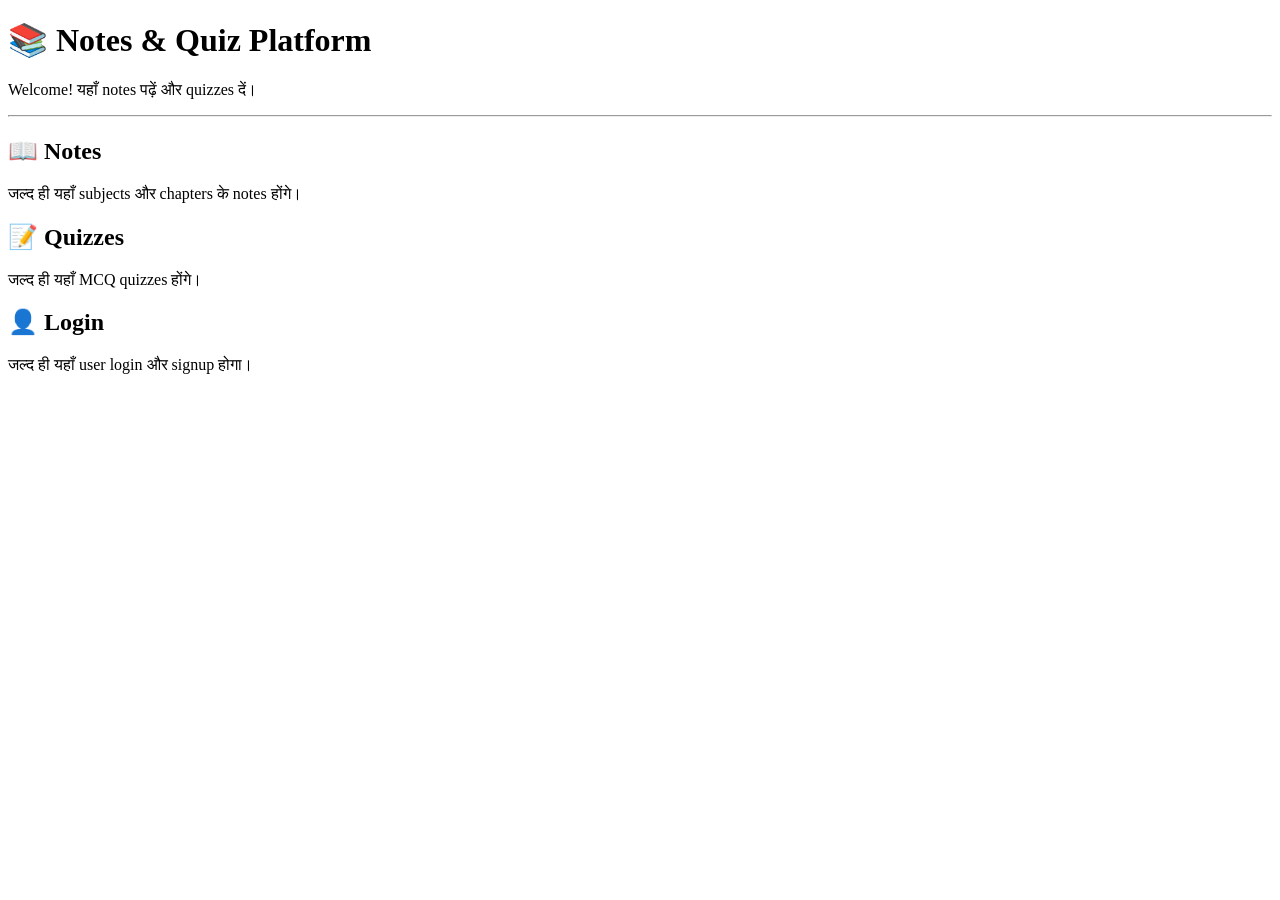
==== index.html @ aa0b0c72 "Add initial index.html for Notes & Quiz Platform" ====
<!DOCTYPE html>
<html lang="hi">
<head>
  <meta charset="UTF-8">
  <meta name="viewport" content="width=device-width, initial-scale=1.0">
  <title>Notes & Quiz Platform</title>
</head>

<body>
  <h1>📚 Notes & Quiz Platform</h1>

  <p>Welcome! यहाँ notes पढ़ें और quizzes दें।</p>

  <hr>

  <h2>📖 Notes</h2>
  <p>जल्द ही यहाँ subjects और chapters के notes होंगे।</p>

  <h2>📝 Quizzes</h2>
  <p>जल्द ही यहाँ MCQ quizzes होंगे।</p>

  <h2>👤 Login</h2>
  <p>जल्द ही यहाँ user login और signup होगा।</p>
</body>
</html>
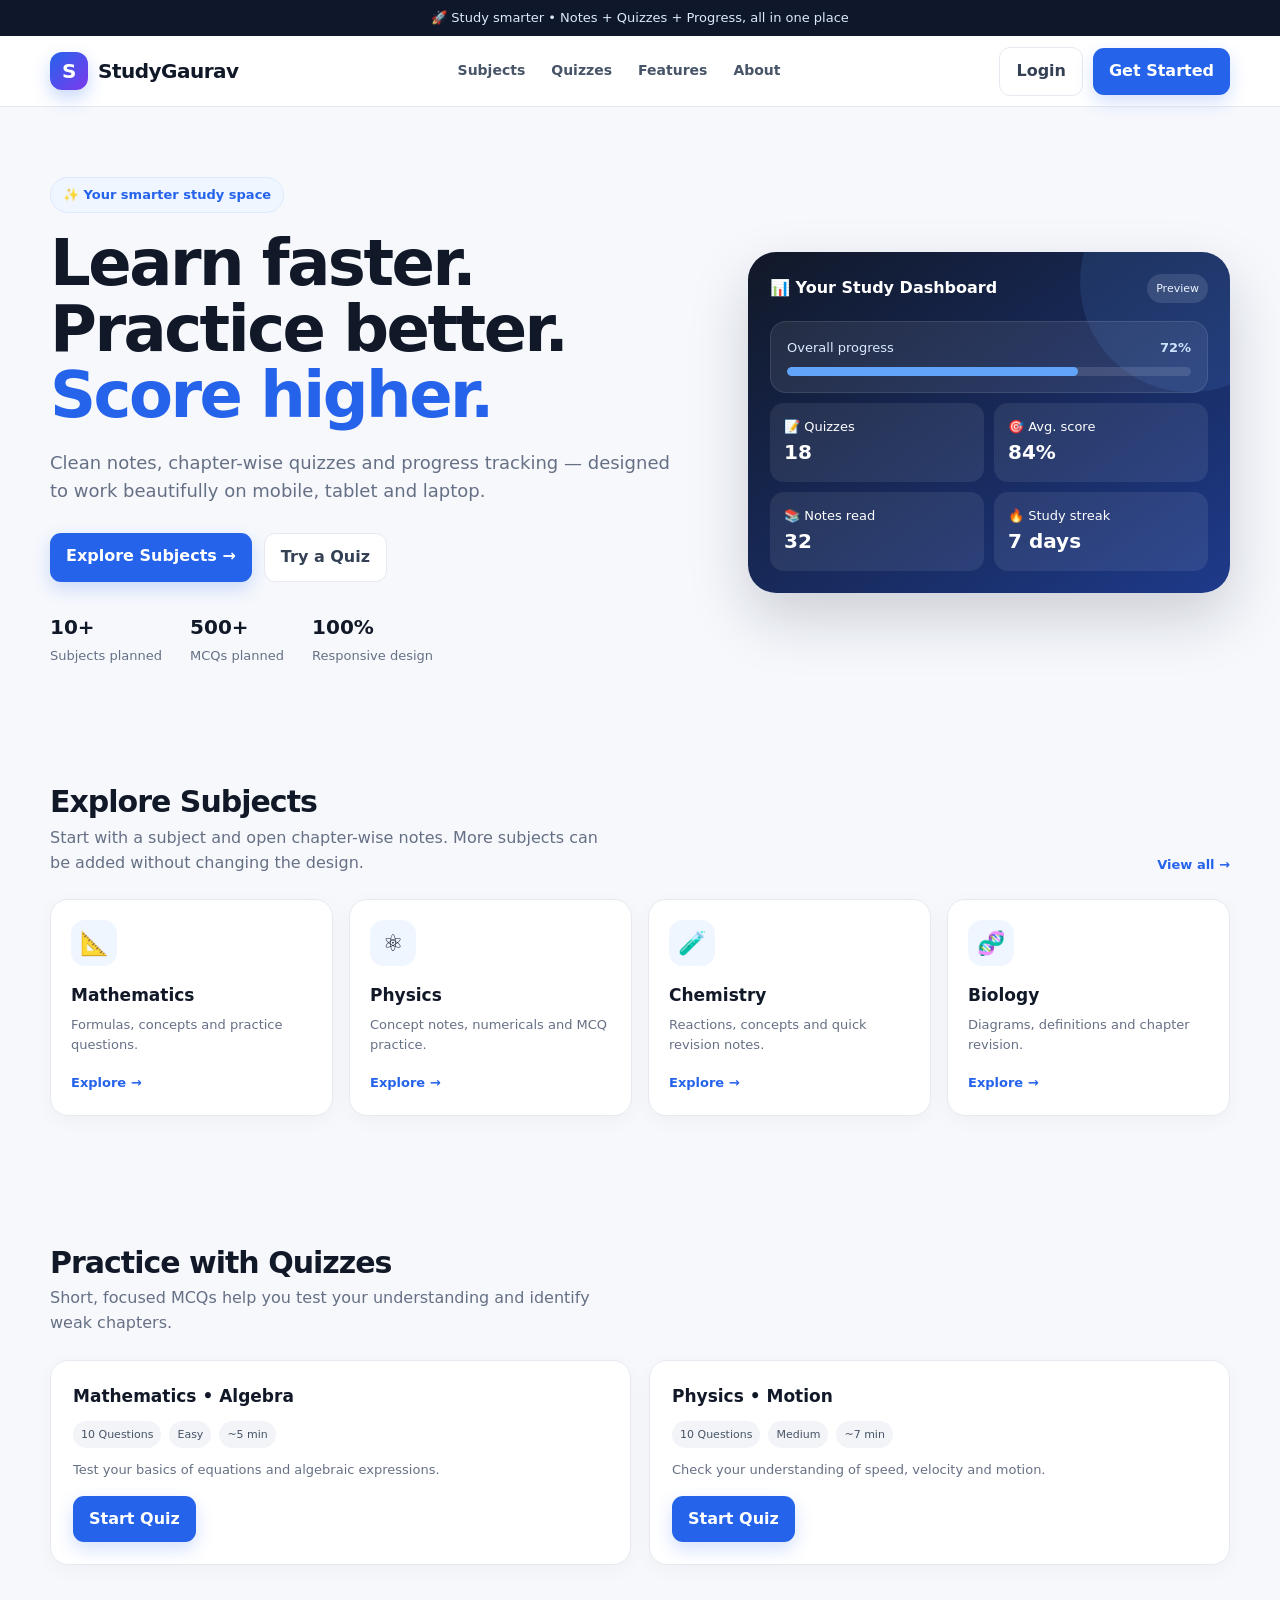
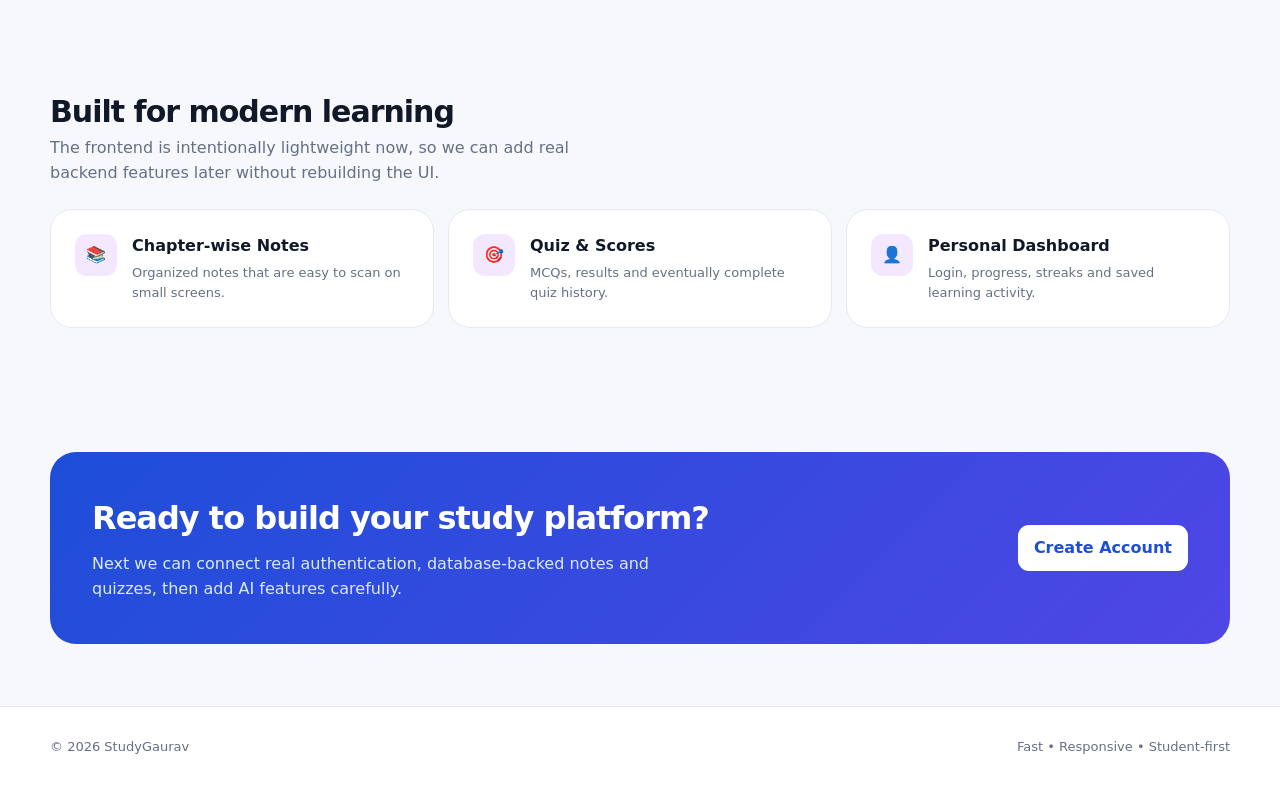
==== commit 04d238b3: "Revamp index.html for StudyGaurav platform Updated the HTML structure and added styles for a modern " ====
--- a/index.html
+++ b/index.html
@@ -1,25 +1,223 @@
 <!DOCTYPE html>
-<html lang="hi">
+<html lang="en">
 <head>
   <meta charset="UTF-8">
   <meta name="viewport" content="width=device-width, initial-scale=1.0">
-  <title>Notes & Quiz Platform</title>
+  <meta name="theme-color" content="#2563eb">
+  <meta name="description" content="StudyGaurav — modern notes, quizzes and learning platform.">
+  <title>StudyGaurav — Learn Smarter</title>
+  <style>
+    :root{
+      --bg:#f6f8fc;--surface:#fff;--text:#111827;--muted:#667085;--line:#e6eaf0;
+      --primary:#2563eb;--primary-dark:#1d4ed8;--soft:#eff6ff;--success:#16a34a;
+      --shadow:0 10px 30px rgba(15,23,42,.07);--radius:18px;--max:1180px;
+    }
+    *{box-sizing:border-box;margin:0;padding:0}
+    html{scroll-behavior:smooth}
+    body{font-family:Inter,ui-sans-serif,system-ui,-apple-system,BlinkMacSystemFont,"Segoe UI",sans-serif;
+      color:var(--text);background:var(--bg);line-height:1.55;-webkit-font-smoothing:antialiased}
+    a{text-decoration:none;color:inherit}button,input{font:inherit}
+    .container{width:min(var(--max),calc(100% - 32px));margin:auto}
+    .topbar{background:#0f172a;color:#dbeafe;font-size:13px;text-align:center;padding:8px 16px}
+    header{position:sticky;top:0;z-index:50;background:rgba(255,255,255,.94);backdrop-filter:blur(14px);
+      border-bottom:1px solid var(--line)}
+    .nav{height:70px;display:flex;align-items:center;justify-content:space-between;gap:20px}
+    .brand{display:flex;align-items:center;gap:10px;font-weight:800;font-size:20px;letter-spacing:-.5px}
+    .logo{width:38px;height:38px;border-radius:12px;display:grid;place-items:center;color:white;
+      background:linear-gradient(135deg,#2563eb,#7c3aed);box-shadow:0 8px 18px rgba(37,99,235,.25)}
+    .navlinks{display:flex;align-items:center;gap:26px;color:#475467;font-size:14px;font-weight:600}
+    .navlinks a:hover{color:var(--primary)}
+    .actions{display:flex;gap:10px;align-items:center}
+    .btn{border:0;border-radius:11px;padding:11px 16px;cursor:pointer;font-weight:700;transition:.2s ease}
+    .btn:hover{transform:translateY(-1px)}
+    .btn-primary{background:var(--primary);color:white;box-shadow:0 7px 18px rgba(37,99,235,.2)}
+    .btn-primary:hover{background:var(--primary-dark)}
+    .btn-light{background:#fff;border:1px solid var(--line);color:#344054}
+    .menu{display:none;background:#fff;border:1px solid var(--line);width:42px;height:42px;border-radius:11px;cursor:pointer}
+    .hero{padding:70px 0 50px}
+    .hero-grid{display:grid;grid-template-columns:1.15fr .85fr;gap:46px;align-items:center}
+    .eyebrow{display:inline-flex;align-items:center;gap:8px;background:var(--soft);color:var(--primary);
+      border:1px solid #dbeafe;border-radius:999px;padding:7px 12px;font-size:13px;font-weight:800;margin-bottom:18px}
+    h1{font-size:clamp(38px,5vw,64px);line-height:1.03;letter-spacing:-2.5px;max-width:700px}
+    .hero p{font-size:18px;color:var(--muted);max-width:620px;margin:20px 0 28px}
+    .hero-buttons{display:flex;gap:12px;flex-wrap:wrap}
+    .stats{display:flex;gap:28px;margin-top:30px;flex-wrap:wrap}
+    .stat strong{display:block;font-size:20px}.stat span{font-size:13px;color:var(--muted)}
+    .hero-card{background:linear-gradient(145deg,#111827,#1e3a8a);border-radius:28px;padding:22px;color:white;
+      box-shadow:0 25px 60px rgba(15,23,42,.18);position:relative;overflow:hidden}
+    .hero-card:before{content:"";position:absolute;width:220px;height:220px;border-radius:50%;background:#60a5fa;
+      opacity:.12;right:-70px;top:-80px}
+    .dash-top{display:flex;justify-content:space-between;align-items:center;margin-bottom:18px}
+    .dash-title{font-weight:800}.pill{font-size:11px;background:rgba(255,255,255,.12);padding:6px 9px;border-radius:99px}
+    .progress-box{background:rgba(255,255,255,.08);border:1px solid rgba(255,255,255,.1);padding:16px;border-radius:16px}
+    .progress-row{display:flex;justify-content:space-between;font-size:13px;margin-bottom:9px;color:#dbeafe}
+    .bar{height:9px;background:rgba(255,255,255,.12);border-radius:99px;overflow:hidden}.bar i{display:block;width:72%;height:100%;background:#60a5fa;border-radius:99px}
+    .mini-grid{display:grid;grid-template-columns:1fr 1fr;gap:10px;margin-top:10px}
+    .mini{padding:14px;background:rgba(255,255,255,.08);border-radius:14px;font-size:13px}.mini b{display:block;font-size:20px}
+    section{padding:62px 0}
+    .section-head{display:flex;justify-content:space-between;gap:20px;align-items:end;margin-bottom:24px}
+    .section-head h2{font-size:30px;letter-spacing:-1px}.section-head p{color:var(--muted);max-width:560px}
+    .cards{display:grid;grid-template-columns:repeat(4,1fr);gap:16px}
+    .card{background:var(--surface);border:1px solid var(--line);border-radius:var(--radius);padding:20px;box-shadow:0 5px 20px rgba(15,23,42,.035)}
+    .card:hover{box-shadow:var(--shadow);transform:translateY(-2px);transition:.2s}
+    .subject-icon{width:46px;height:46px;display:grid;place-items:center;border-radius:14px;background:var(--soft);font-size:23px;margin-bottom:16px}
+    .card h3{font-size:17px;margin-bottom:6px}.card p{font-size:13px;color:var(--muted);margin-bottom:15px}
+    .card-link{color:var(--primary);font-size:13px;font-weight:800}
+    .quiz-grid{display:grid;grid-template-columns:1fr 1fr;gap:18px}
+    .quiz-card{padding:22px}.quiz-meta{display:flex;gap:8px;flex-wrap:wrap;margin:12px 0}.tag{font-size:11px;padding:5px 8px;border-radius:99px;background:#f2f4f7;color:#475467}
+    .feature{background:#fff;border:1px solid var(--line);border-radius:22px;padding:24px;display:flex;gap:15px;align-items:flex-start}
+    .feature-icon{width:42px;height:42px;border-radius:12px;background:#f3e8ff;display:grid;place-items:center;flex:none}
+    .feature h3{font-size:16px;margin-bottom:4px}.feature p{font-size:13px;color:var(--muted)}
+    .features{display:grid;grid-template-columns:repeat(3,1fr);gap:14px}
+    .cta{background:linear-gradient(135deg,#1d4ed8,#4f46e5);color:#fff;border-radius:26px;padding:42px;display:flex;justify-content:space-between;gap:30px;align-items:center}
+    .cta h2{font-size:32px;letter-spacing:-1px}.cta p{color:#dbeafe;margin-top:8px;max-width:600px}
+    footer{border-top:1px solid var(--line);background:#fff;padding:30px 0;color:var(--muted);font-size:13px}
+    .footer-row{display:flex;justify-content:space-between;gap:20px;flex-wrap:wrap}
+    .modal{position:fixed;inset:0;background:rgba(15,23,42,.5);display:none;place-items:center;padding:16px;z-index:100}
+    .modal.open{display:grid}.modal-box{background:#fff;width:min(430px,100%);border-radius:22px;padding:26px;box-shadow:0 30px 80px rgba(0,0,0,.2)}
+    .modal-head{display:flex;justify-content:space-between;align-items:center;margin-bottom:18px}.close{border:0;background:#f2f4f7;width:34px;height:34px;border-radius:9px;cursor:pointer}
+    label{display:block;font-size:13px;font-weight:700;margin:13px 0 6px}.input{width:100%;border:1px solid #d0d5dd;border-radius:10px;padding:12px;outline:none}.input:focus{border-color:var(--primary);box-shadow:0 0 0 3px #dbeafe}
+    .full{width:100%;margin-top:16px}.notice{font-size:12px;color:var(--muted);margin-top:12px}
+    .mobile-nav{display:none;padding:0 0 16px}.mobile-nav a{display:block;padding:11px 0;border-top:1px solid var(--line);font-weight:700;color:#475467}
+    @media(max-width:980px){.hero-grid{grid-template-columns:1fr}.hero-card{max-width:650px}.cards{grid-template-columns:repeat(2,1fr)}.features{grid-template-columns:1fr 1fr}.navlinks{display:none}.menu{display:block}}
+    @media(max-width:700px){.container{width:min(var(--max),calc(100% - 22px))}.topbar{font-size:12px}.nav{height:62px}.actions .btn-light{display:none}.hero{padding:46px 0 30px}h1{letter-spacing:-1.7px}.hero p{font-size:16px}.stats{gap:18px}.cards,.quiz-grid,.features{grid-template-columns:1fr}.section-head{display:block}.section-head p{margin-top:7px}.cta{padding:28px;display:block}.cta h2{font-size:26px}.cta .btn{margin-top:20px}.mobile-nav.open{display:block}}
+  </style>
 </head>
-
 <body>
-  <h1>📚 Notes & Quiz Platform</h1>
-
-  <p>Welcome! यहाँ notes पढ़ें और quizzes दें।</p>
-
-  <hr>
-
-  <h2>📖 Notes</h2>
-  <p>जल्द ही यहाँ subjects और chapters के notes होंगे।</p>
-
-  <h2>📝 Quizzes</h2>
-  <p>जल्द ही यहाँ MCQ quizzes होंगे।</p>
-
-  <h2>👤 Login</h2>
-  <p>जल्द ही यहाँ user login और signup होगा।</p>
+  <div class="topbar">🚀 Study smarter • Notes + Quizzes + Progress, all in one place</div>
+
+  <header>
+    <div class="container nav">
+      <a class="brand" href="#"><span class="logo">S</span> StudyGaurav</a>
+      <nav class="navlinks">
+        <a href="#subjects">Subjects</a><a href="#quizzes">Quizzes</a><a href="#features">Features</a><a href="#about">About</a>
+      </nav>
+      <div class="actions">
+        <button class="btn btn-light" onclick="openLogin()">Login</button>
+        <button class="btn btn-primary" onclick="openLogin()">Get Started</button>
+        <button class="menu" onclick="toggleMenu()" aria-label="Open menu">☰</button>
+      </div>
+    </div>
+    <div class="container mobile-nav" id="mobileNav">
+      <a href="#subjects" onclick="toggleMenu()">Subjects</a>
+      <a href="#quizzes" onclick="toggleMenu()">Quizzes</a>
+      <a href="#features" onclick="toggleMenu()">Features</a>
+      <a href="#about" onclick="toggleMenu()">About</a>
+    </div>
+  </header>
+
+  <main>
+    <section class="hero">
+      <div class="container hero-grid">
+        <div>
+          <div class="eyebrow">✨ Your smarter study space</div>
+          <h1>Learn faster. Practice better. <span style="color:#2563eb">Score higher.</span></h1>
+          <p>Clean notes, chapter-wise quizzes and progress tracking — designed to work beautifully on mobile, tablet and laptop.</p>
+          <div class="hero-buttons">
+            <a class="btn btn-primary" href="#subjects">Explore Subjects →</a>
+            <a class="btn btn-light" href="#quizzes">Try a Quiz</a>
+          </div>
+          <div class="stats">
+            <div class="stat"><strong>10+</strong><span>Subjects planned</span></div>
+            <div class="stat"><strong>500+</strong><span>MCQs planned</span></div>
+            <div class="stat"><strong>100%</strong><span>Responsive design</span></div>
+          </div>
+        </div>
+        <div class="hero-card">
+          <div class="dash-top"><div class="dash-title">📊 Your Study Dashboard</div><div class="pill">Preview</div></div>
+          <div class="progress-box">
+            <div class="progress-row"><span>Overall progress</span><b>72%</b></div>
+            <div class="bar"><i></i></div>
+          </div>
+          <div class="mini-grid">
+            <div class="mini"><span>📝 Quizzes</span><b>18</b></div>
+            <div class="mini"><span>🎯 Avg. score</span><b>84%</b></div>
+            <div class="mini"><span>📚 Notes read</span><b>32</b></div>
+            <div class="mini"><span>🔥 Study streak</span><b>7 days</b></div>
+          </div>
+        </div>
+      </div>
+    </section>
+
+    <section id="subjects">
+      <div class="container">
+        <div class="section-head">
+          <div><h2>Explore Subjects</h2><p>Start with a subject and open chapter-wise notes. More subjects can be added without changing the design.</p></div>
+          <a class="card-link" href="#">View all →</a>
+        </div>
+        <div class="cards">
+          <article class="card"><div class="subject-icon">📐</div><h3>Mathematics</h3><p>Formulas, concepts and practice questions.</p><a class="card-link" href="#quizzes">Explore →</a></article>
+          <article class="card"><div class="subject-icon">⚛️</div><h3>Physics</h3><p>Concept notes, numericals and MCQ practice.</p><a class="card-link" href="#quizzes">Explore →</a></article>
+          <article class="card"><div class="subject-icon">🧪</div><h3>Chemistry</h3><p>Reactions, concepts and quick revision notes.</p><a class="card-link" href="#quizzes">Explore →</a></article>
+          <article class="card"><div class="subject-icon">🧬</div><h3>Biology</h3><p>Diagrams, definitions and chapter revision.</p><a class="card-link" href="#quizzes">Explore →</a></article>
+        </div>
+      </div>
+    </section>
+
+    <section id="quizzes">
+      <div class="container">
+        <div class="section-head">
+          <div><h2>Practice with Quizzes</h2><p>Short, focused MCQs help you test your understanding and identify weak chapters.</p></div>
+        </div>
+        <div class="quiz-grid">
+          <article class="card quiz-card">
+            <h3>Mathematics • Algebra</h3>
+            <div class="quiz-meta"><span class="tag">10 Questions</span><span class="tag">Easy</span><span class="tag">~5 min</span></div>
+            <p>Test your basics of equations and algebraic expressions.</p>
+            <button class="btn btn-primary" onclick="startQuiz('Mathematics • Algebra')">Start Quiz</button>
+          </article>
+          <article class="card quiz-card">
+            <h3>Physics • Motion</h3>
+            <div class="quiz-meta"><span class="tag">10 Questions</span><span class="tag">Medium</span><span class="tag">~7 min</span></div>
+            <p>Check your understanding of speed, velocity and motion.</p>
+            <button class="btn btn-primary" onclick="startQuiz('Physics • Motion')">Start Quiz</button>
+          </article>
+        </div>
+      </div>
+    </section>
+
+    <section id="features">
+      <div class="container">
+        <div class="section-head"><div><h2>Built for modern learning</h2><p>The frontend is intentionally lightweight now, so we can add real backend features later without rebuilding the UI.</p></div></div>
+        <div class="features">
+          <div class="feature"><div class="feature-icon">📚</div><div><h3>Chapter-wise Notes</h3><p>Organized notes that are easy to scan on small screens.</p></div></div>
+          <div class="feature"><div class="feature-icon">🎯</div><div><h3>Quiz & Scores</h3><p>MCQs, results and eventually complete quiz history.</p></div></div>
+          <div class="feature"><div class="feature-icon">👤</div><div><h3>Personal Dashboard</h3><p>Login, progress, streaks and saved learning activity.</p></div></div>
+        </div>
+      </div>
+    </section>
+
+    <section id="about">
+      <div class="container">
+        <div class="cta">
+          <div><h2>Ready to build your study platform?</h2><p>Next we can connect real authentication, database-backed notes and quizzes, then add AI features carefully.</p></div>
+          <button class="btn" style="background:#fff;color:#1d4ed8" onclick="openLogin()">Create Account</button>
+        </div>
+      </div>
+    </section>
+  </main>
+
+  <footer>
+    <div class="container footer-row"><span>© 2026 StudyGaurav</span><span>Fast • Responsive • Student-first</span></div>
+  </footer>
+
+  <div class="modal" id="loginModal" onclick="if(event.target===this)closeLogin()">
+    <div class="modal-box">
+      <div class="modal-head"><div><h2>Welcome back 👋</h2><p style="font-size:13px;color:#667085">Login UI preview</p></div><button class="close" onclick="closeLogin()">✕</button></div>
+      <label>Email</label><input class="input" type="email" placeholder="you@example.com">
+      <label>Password</label><input class="input" type="password" placeholder="••••••••">
+      <button class="btn btn-primary full" onclick="demoLogin()">Login</button>
+      <p class="notice">This is the frontend demo. Real login will be connected with Supabase in the next phase.</p>
+    </div>
+  </div>
+
+  <script>
+    function openLogin(){document.getElementById('loginModal').classList.add('open')}
+    function closeLogin(){document.getElementById('loginModal').classList.remove('open')}
+    function toggleMenu(){document.getElementById('mobileNav').classList.toggle('open')}
+    function demoLogin(){alert('Login UI is working. Real authentication will be connected in the next phase.');closeLogin()}
+    function startQuiz(name){alert(name + '\\n\\nQuiz UI is ready for the next phase. We will add real MCQs, timer, score and quiz history.')}
+    document.addEventListener('keydown',e=>{if(e.key==='Escape')closeLogin()})
+  </script>
 </body>
 </html>
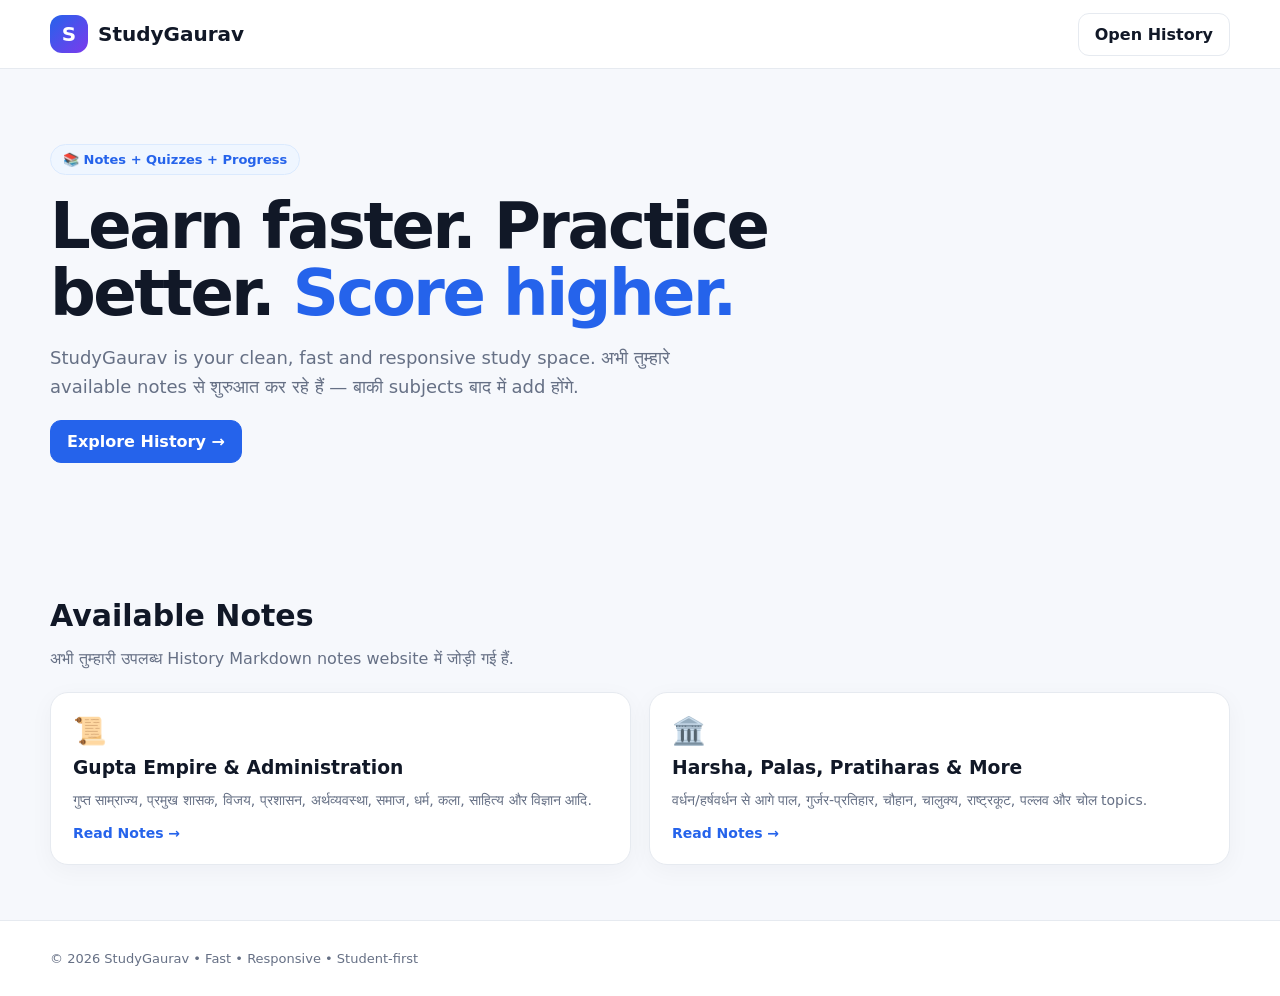
==== commit 4bedcc56: "Add files via upload" ====
--- a/index.html
+++ b/index.html
@@ -1,223 +1,29 @@
-<!DOCTYPE html>
-<html lang="en">
-<head>
-  <meta charset="UTF-8">
-  <meta name="viewport" content="width=device-width, initial-scale=1.0">
-  <meta name="theme-color" content="#2563eb">
-  <meta name="description" content="StudyGaurav — modern notes, quizzes and learning platform.">
-  <title>StudyGaurav — Learn Smarter</title>
-  <style>
-    :root{
-      --bg:#f6f8fc;--surface:#fff;--text:#111827;--muted:#667085;--line:#e6eaf0;
-      --primary:#2563eb;--primary-dark:#1d4ed8;--soft:#eff6ff;--success:#16a34a;
-      --shadow:0 10px 30px rgba(15,23,42,.07);--radius:18px;--max:1180px;
-    }
-    *{box-sizing:border-box;margin:0;padding:0}
-    html{scroll-behavior:smooth}
-    body{font-family:Inter,ui-sans-serif,system-ui,-apple-system,BlinkMacSystemFont,"Segoe UI",sans-serif;
-      color:var(--text);background:var(--bg);line-height:1.55;-webkit-font-smoothing:antialiased}
-    a{text-decoration:none;color:inherit}button,input{font:inherit}
-    .container{width:min(var(--max),calc(100% - 32px));margin:auto}
-    .topbar{background:#0f172a;color:#dbeafe;font-size:13px;text-align:center;padding:8px 16px}
-    header{position:sticky;top:0;z-index:50;background:rgba(255,255,255,.94);backdrop-filter:blur(14px);
-      border-bottom:1px solid var(--line)}
-    .nav{height:70px;display:flex;align-items:center;justify-content:space-between;gap:20px}
-    .brand{display:flex;align-items:center;gap:10px;font-weight:800;font-size:20px;letter-spacing:-.5px}
-    .logo{width:38px;height:38px;border-radius:12px;display:grid;place-items:center;color:white;
-      background:linear-gradient(135deg,#2563eb,#7c3aed);box-shadow:0 8px 18px rgba(37,99,235,.25)}
-    .navlinks{display:flex;align-items:center;gap:26px;color:#475467;font-size:14px;font-weight:600}
-    .navlinks a:hover{color:var(--primary)}
-    .actions{display:flex;gap:10px;align-items:center}
-    .btn{border:0;border-radius:11px;padding:11px 16px;cursor:pointer;font-weight:700;transition:.2s ease}
-    .btn:hover{transform:translateY(-1px)}
-    .btn-primary{background:var(--primary);color:white;box-shadow:0 7px 18px rgba(37,99,235,.2)}
-    .btn-primary:hover{background:var(--primary-dark)}
-    .btn-light{background:#fff;border:1px solid var(--line);color:#344054}
-    .menu{display:none;background:#fff;border:1px solid var(--line);width:42px;height:42px;border-radius:11px;cursor:pointer}
-    .hero{padding:70px 0 50px}
-    .hero-grid{display:grid;grid-template-columns:1.15fr .85fr;gap:46px;align-items:center}
-    .eyebrow{display:inline-flex;align-items:center;gap:8px;background:var(--soft);color:var(--primary);
-      border:1px solid #dbeafe;border-radius:999px;padding:7px 12px;font-size:13px;font-weight:800;margin-bottom:18px}
-    h1{font-size:clamp(38px,5vw,64px);line-height:1.03;letter-spacing:-2.5px;max-width:700px}
-    .hero p{font-size:18px;color:var(--muted);max-width:620px;margin:20px 0 28px}
-    .hero-buttons{display:flex;gap:12px;flex-wrap:wrap}
-    .stats{display:flex;gap:28px;margin-top:30px;flex-wrap:wrap}
-    .stat strong{display:block;font-size:20px}.stat span{font-size:13px;color:var(--muted)}
-    .hero-card{background:linear-gradient(145deg,#111827,#1e3a8a);border-radius:28px;padding:22px;color:white;
-      box-shadow:0 25px 60px rgba(15,23,42,.18);position:relative;overflow:hidden}
-    .hero-card:before{content:"";position:absolute;width:220px;height:220px;border-radius:50%;background:#60a5fa;
-      opacity:.12;right:-70px;top:-80px}
-    .dash-top{display:flex;justify-content:space-between;align-items:center;margin-bottom:18px}
-    .dash-title{font-weight:800}.pill{font-size:11px;background:rgba(255,255,255,.12);padding:6px 9px;border-radius:99px}
-    .progress-box{background:rgba(255,255,255,.08);border:1px solid rgba(255,255,255,.1);padding:16px;border-radius:16px}
-    .progress-row{display:flex;justify-content:space-between;font-size:13px;margin-bottom:9px;color:#dbeafe}
-    .bar{height:9px;background:rgba(255,255,255,.12);border-radius:99px;overflow:hidden}.bar i{display:block;width:72%;height:100%;background:#60a5fa;border-radius:99px}
-    .mini-grid{display:grid;grid-template-columns:1fr 1fr;gap:10px;margin-top:10px}
-    .mini{padding:14px;background:rgba(255,255,255,.08);border-radius:14px;font-size:13px}.mini b{display:block;font-size:20px}
-    section{padding:62px 0}
-    .section-head{display:flex;justify-content:space-between;gap:20px;align-items:end;margin-bottom:24px}
-    .section-head h2{font-size:30px;letter-spacing:-1px}.section-head p{color:var(--muted);max-width:560px}
-    .cards{display:grid;grid-template-columns:repeat(4,1fr);gap:16px}
-    .card{background:var(--surface);border:1px solid var(--line);border-radius:var(--radius);padding:20px;box-shadow:0 5px 20px rgba(15,23,42,.035)}
-    .card:hover{box-shadow:var(--shadow);transform:translateY(-2px);transition:.2s}
-    .subject-icon{width:46px;height:46px;display:grid;place-items:center;border-radius:14px;background:var(--soft);font-size:23px;margin-bottom:16px}
-    .card h3{font-size:17px;margin-bottom:6px}.card p{font-size:13px;color:var(--muted);margin-bottom:15px}
-    .card-link{color:var(--primary);font-size:13px;font-weight:800}
-    .quiz-grid{display:grid;grid-template-columns:1fr 1fr;gap:18px}
-    .quiz-card{padding:22px}.quiz-meta{display:flex;gap:8px;flex-wrap:wrap;margin:12px 0}.tag{font-size:11px;padding:5px 8px;border-radius:99px;background:#f2f4f7;color:#475467}
-    .feature{background:#fff;border:1px solid var(--line);border-radius:22px;padding:24px;display:flex;gap:15px;align-items:flex-start}
-    .feature-icon{width:42px;height:42px;border-radius:12px;background:#f3e8ff;display:grid;place-items:center;flex:none}
-    .feature h3{font-size:16px;margin-bottom:4px}.feature p{font-size:13px;color:var(--muted)}
-    .features{display:grid;grid-template-columns:repeat(3,1fr);gap:14px}
-    .cta{background:linear-gradient(135deg,#1d4ed8,#4f46e5);color:#fff;border-radius:26px;padding:42px;display:flex;justify-content:space-between;gap:30px;align-items:center}
-    .cta h2{font-size:32px;letter-spacing:-1px}.cta p{color:#dbeafe;margin-top:8px;max-width:600px}
-    footer{border-top:1px solid var(--line);background:#fff;padding:30px 0;color:var(--muted);font-size:13px}
-    .footer-row{display:flex;justify-content:space-between;gap:20px;flex-wrap:wrap}
-    .modal{position:fixed;inset:0;background:rgba(15,23,42,.5);display:none;place-items:center;padding:16px;z-index:100}
-    .modal.open{display:grid}.modal-box{background:#fff;width:min(430px,100%);border-radius:22px;padding:26px;box-shadow:0 30px 80px rgba(0,0,0,.2)}
-    .modal-head{display:flex;justify-content:space-between;align-items:center;margin-bottom:18px}.close{border:0;background:#f2f4f7;width:34px;height:34px;border-radius:9px;cursor:pointer}
-    label{display:block;font-size:13px;font-weight:700;margin:13px 0 6px}.input{width:100%;border:1px solid #d0d5dd;border-radius:10px;padding:12px;outline:none}.input:focus{border-color:var(--primary);box-shadow:0 0 0 3px #dbeafe}
-    .full{width:100%;margin-top:16px}.notice{font-size:12px;color:var(--muted);margin-top:12px}
-    .mobile-nav{display:none;padding:0 0 16px}.mobile-nav a{display:block;padding:11px 0;border-top:1px solid var(--line);font-weight:700;color:#475467}
-    @media(max-width:980px){.hero-grid{grid-template-columns:1fr}.hero-card{max-width:650px}.cards{grid-template-columns:repeat(2,1fr)}.features{grid-template-columns:1fr 1fr}.navlinks{display:none}.menu{display:block}}
-    @media(max-width:700px){.container{width:min(var(--max),calc(100% - 22px))}.topbar{font-size:12px}.nav{height:62px}.actions .btn-light{display:none}.hero{padding:46px 0 30px}h1{letter-spacing:-1.7px}.hero p{font-size:16px}.stats{gap:18px}.cards,.quiz-grid,.features{grid-template-columns:1fr}.section-head{display:block}.section-head p{margin-top:7px}.cta{padding:28px;display:block}.cta h2{font-size:26px}.cta .btn{margin-top:20px}.mobile-nav.open{display:block}}
-  </style>
-</head>
-<body>
-  <div class="topbar">🚀 Study smarter • Notes + Quizzes + Progress, all in one place</div>
-
-  <header>
-    <div class="container nav">
-      <a class="brand" href="#"><span class="logo">S</span> StudyGaurav</a>
-      <nav class="navlinks">
-        <a href="#subjects">Subjects</a><a href="#quizzes">Quizzes</a><a href="#features">Features</a><a href="#about">About</a>
-      </nav>
-      <div class="actions">
-        <button class="btn btn-light" onclick="openLogin()">Login</button>
-        <button class="btn btn-primary" onclick="openLogin()">Get Started</button>
-        <button class="menu" onclick="toggleMenu()" aria-label="Open menu">☰</button>
-      </div>
-    </div>
-    <div class="container mobile-nav" id="mobileNav">
-      <a href="#subjects" onclick="toggleMenu()">Subjects</a>
-      <a href="#quizzes" onclick="toggleMenu()">Quizzes</a>
-      <a href="#features" onclick="toggleMenu()">Features</a>
-      <a href="#about" onclick="toggleMenu()">About</a>
-    </div>
-  </header>
-
-  <main>
-    <section class="hero">
-      <div class="container hero-grid">
-        <div>
-          <div class="eyebrow">✨ Your smarter study space</div>
-          <h1>Learn faster. Practice better. <span style="color:#2563eb">Score higher.</span></h1>
-          <p>Clean notes, chapter-wise quizzes and progress tracking — designed to work beautifully on mobile, tablet and laptop.</p>
-          <div class="hero-buttons">
-            <a class="btn btn-primary" href="#subjects">Explore Subjects →</a>
-            <a class="btn btn-light" href="#quizzes">Try a Quiz</a>
-          </div>
-          <div class="stats">
-            <div class="stat"><strong>10+</strong><span>Subjects planned</span></div>
-            <div class="stat"><strong>500+</strong><span>MCQs planned</span></div>
-            <div class="stat"><strong>100%</strong><span>Responsive design</span></div>
-          </div>
-        </div>
-        <div class="hero-card">
-          <div class="dash-top"><div class="dash-title">📊 Your Study Dashboard</div><div class="pill">Preview</div></div>
-          <div class="progress-box">
-            <div class="progress-row"><span>Overall progress</span><b>72%</b></div>
-            <div class="bar"><i></i></div>
-          </div>
-          <div class="mini-grid">
-            <div class="mini"><span>📝 Quizzes</span><b>18</b></div>
-            <div class="mini"><span>🎯 Avg. score</span><b>84%</b></div>
-            <div class="mini"><span>📚 Notes read</span><b>32</b></div>
-            <div class="mini"><span>🔥 Study streak</span><b>7 days</b></div>
-          </div>
-        </div>
-      </div>
-    </section>
-
-    <section id="subjects">
-      <div class="container">
-        <div class="section-head">
-          <div><h2>Explore Subjects</h2><p>Start with a subject and open chapter-wise notes. More subjects can be added without changing the design.</p></div>
-          <a class="card-link" href="#">View all →</a>
-        </div>
-        <div class="cards">
-          <article class="card"><div class="subject-icon">📐</div><h3>Mathematics</h3><p>Formulas, concepts and practice questions.</p><a class="card-link" href="#quizzes">Explore →</a></article>
-          <article class="card"><div class="subject-icon">⚛️</div><h3>Physics</h3><p>Concept notes, numericals and MCQ practice.</p><a class="card-link" href="#quizzes">Explore →</a></article>
-          <article class="card"><div class="subject-icon">🧪</div><h3>Chemistry</h3><p>Reactions, concepts and quick revision notes.</p><a class="card-link" href="#quizzes">Explore →</a></article>
-          <article class="card"><div class="subject-icon">🧬</div><h3>Biology</h3><p>Diagrams, definitions and chapter revision.</p><a class="card-link" href="#quizzes">Explore →</a></article>
-        </div>
-      </div>
-    </section>
-
-    <section id="quizzes">
-      <div class="container">
-        <div class="section-head">
-          <div><h2>Practice with Quizzes</h2><p>Short, focused MCQs help you test your understanding and identify weak chapters.</p></div>
-        </div>
-        <div class="quiz-grid">
-          <article class="card quiz-card">
-            <h3>Mathematics • Algebra</h3>
-            <div class="quiz-meta"><span class="tag">10 Questions</span><span class="tag">Easy</span><span class="tag">~5 min</span></div>
-            <p>Test your basics of equations and algebraic expressions.</p>
-            <button class="btn btn-primary" onclick="startQuiz('Mathematics • Algebra')">Start Quiz</button>
-          </article>
-          <article class="card quiz-card">
-            <h3>Physics • Motion</h3>
-            <div class="quiz-meta"><span class="tag">10 Questions</span><span class="tag">Medium</span><span class="tag">~7 min</span></div>
-            <p>Check your understanding of speed, velocity and motion.</p>
-            <button class="btn btn-primary" onclick="startQuiz('Physics • Motion')">Start Quiz</button>
-          </article>
-        </div>
-      </div>
-    </section>
-
-    <section id="features">
-      <div class="container">
-        <div class="section-head"><div><h2>Built for modern learning</h2><p>The frontend is intentionally lightweight now, so we can add real backend features later without rebuilding the UI.</p></div></div>
-        <div class="features">
-          <div class="feature"><div class="feature-icon">📚</div><div><h3>Chapter-wise Notes</h3><p>Organized notes that are easy to scan on small screens.</p></div></div>
-          <div class="feature"><div class="feature-icon">🎯</div><div><h3>Quiz & Scores</h3><p>MCQs, results and eventually complete quiz history.</p></div></div>
-          <div class="feature"><div class="feature-icon">👤</div><div><h3>Personal Dashboard</h3><p>Login, progress, streaks and saved learning activity.</p></div></div>
-        </div>
-      </div>
-    </section>
-
-    <section id="about">
-      <div class="container">
-        <div class="cta">
-          <div><h2>Ready to build your study platform?</h2><p>Next we can connect real authentication, database-backed notes and quizzes, then add AI features carefully.</p></div>
-          <button class="btn" style="background:#fff;color:#1d4ed8" onclick="openLogin()">Create Account</button>
-        </div>
-      </div>
-    </section>
-  </main>
-
-  <footer>
-    <div class="container footer-row"><span>© 2026 StudyGaurav</span><span>Fast • Responsive • Student-first</span></div>
-  </footer>
-
-  <div class="modal" id="loginModal" onclick="if(event.target===this)closeLogin()">
-    <div class="modal-box">
-      <div class="modal-head"><div><h2>Welcome back 👋</h2><p style="font-size:13px;color:#667085">Login UI preview</p></div><button class="close" onclick="closeLogin()">✕</button></div>
-      <label>Email</label><input class="input" type="email" placeholder="you@example.com">
-      <label>Password</label><input class="input" type="password" placeholder="••••••••">
-      <button class="btn btn-primary full" onclick="demoLogin()">Login</button>
-      <p class="notice">This is the frontend demo. Real login will be connected with Supabase in the next phase.</p>
-    </div>
-  </div>
-
-  <script>
-    function openLogin(){document.getElementById('loginModal').classList.add('open')}
-    function closeLogin(){document.getElementById('loginModal').classList.remove('open')}
-    function toggleMenu(){document.getElementById('mobileNav').classList.toggle('open')}
-    function demoLogin(){alert('Login UI is working. Real authentication will be connected in the next phase.');closeLogin()}
-    function startQuiz(name){alert(name + '\\n\\nQuiz UI is ready for the next phase. We will add real MCQs, timer, score and quiz history.')}
-    document.addEventListener('keydown',e=>{if(e.key==='Escape')closeLogin()})
-  </script>
-</body>
-</html>
+<!doctype html><html lang="en"><head>
+<meta charset="utf-8"><meta name="viewport" content="width=device-width,initial-scale=1">
+<meta name="theme-color" content="#2563eb"><title>StudyGaurav — Learn Smarter</title>
+<style>
+:root{--bg:#f6f8fc;--text:#111827;--muted:#667085;--line:#e6eaf0}.container{width:min(1180px,calc(100% - 28px));margin:auto}
+*{box-sizing:border-box}body{margin:0;background:var(--bg);color:var(--text);font-family:Inter,system-ui,-apple-system,"Segoe UI",sans-serif}
+a{text-decoration:none;color:inherit}header{position:sticky;top:0;z-index:10;background:rgba(255,255,255,.94);backdrop-filter:blur(12px);border-bottom:1px solid var(--line)}
+.nav{height:68px;display:flex;align-items:center;justify-content:space-between}.brand{font-size:20px;font-weight:850;display:flex;align-items:center;gap:10px}
+.logo{width:38px;height:38px;border-radius:12px;display:grid;place-items:center;background:linear-gradient(135deg,#2563eb,#7c3aed);color:#fff}
+.btn{display:inline-block;padding:11px 16px;border-radius:11px;font-weight:750;border:1px solid var(--line);background:#fff}.primary{background:#2563eb;color:#fff;border-color:#2563eb}
+.hero{padding:75px 0 55px}.eyebrow{display:inline-block;background:#eff6ff;color:#2563eb;border:1px solid #dbeafe;border-radius:99px;padding:7px 12px;font-size:13px;font-weight:800}
+h1{font-size:clamp(40px,6vw,64px);line-height:1.04;letter-spacing:-2.5px;max-width:720px;margin:18px 0}.hero p{font-size:18px;color:var(--muted);max-width:650px;line-height:1.6}
+.section{padding:55px 0}.head h2{font-size:30px;margin-bottom:6px}.head p{color:var(--muted)}.cards{display:grid;grid-template-columns:repeat(2,1fr);gap:18px;margin-top:24px}
+.card{background:#fff;border:1px solid var(--line);border-radius:18px;padding:22px;box-shadow:0 6px 24px rgba(15,23,42,.04)}.icon{font-size:27px}.card h3{margin:10px 0 5px}.card p{color:var(--muted);font-size:14px}.link{color:#2563eb;font-weight:800;font-size:14px}
+.footer{border-top:1px solid var(--line);background:#fff;padding:30px 0;color:var(--muted);font-size:13px}
+@media(max-width:650px){.hero{padding:50px 0 35px}h1{letter-spacing:-1.6px}.hero p{font-size:16px}.cards{grid-template-columns:1fr}}
+</style></head><body>
+<header><div class="container nav"><a class="brand" href="#"><span class="logo">S</span>StudyGaurav</a><a class="btn" href="history.html">Open History</a></div></header>
+<main><section class="hero"><div class="container"><span class="eyebrow">📚 Notes + Quizzes + Progress</span>
+<h1>Learn faster. Practice better. <span style="color:#2563eb">Score higher.</span></h1>
+<p>StudyGaurav is your clean, fast and responsive study space. अभी तुम्हारे available notes से शुरुआत कर रहे हैं — बाकी subjects बाद में add होंगे.</p>
+<a class="btn primary" href="history.html">Explore History →</a></div></section>
+<section class="section"><div class="container"><div class="head"><h2>Available Notes</h2><p>अभी तुम्हारी उपलब्ध History Markdown notes website में जोड़ी गई हैं.</p></div>
+<div class="cards"><article class="card"><div class="icon">📜</div><h3>Gupta Empire & Administration</h3>
+<p>गुप्त साम्राज्य, प्रमुख शासक, विजय, प्रशासन, अर्थव्यवस्था, समाज, धर्म, कला, साहित्य और विज्ञान आदि.</p><a class="link" href="history.html#g-0">Read Notes →</a></article>
+<article class="card"><div class="icon">🏛️</div><h3>Harsha, Palas, Pratiharas & More</h3>
+<p>वर्धन/हर्षवर्धन से आगे पाल, गुर्जर-प्रतिहार, चौहान, चालुक्य, राष्ट्रकूट, पल्लव और चोल topics.</p><a class="link" href="history.html#m-0">Read Notes →</a></article></div></div></section></main>
+<footer class="footer"><div class="container">© 2026 StudyGaurav • Fast • Responsive • Student-first</div></footer>
+</body></html>
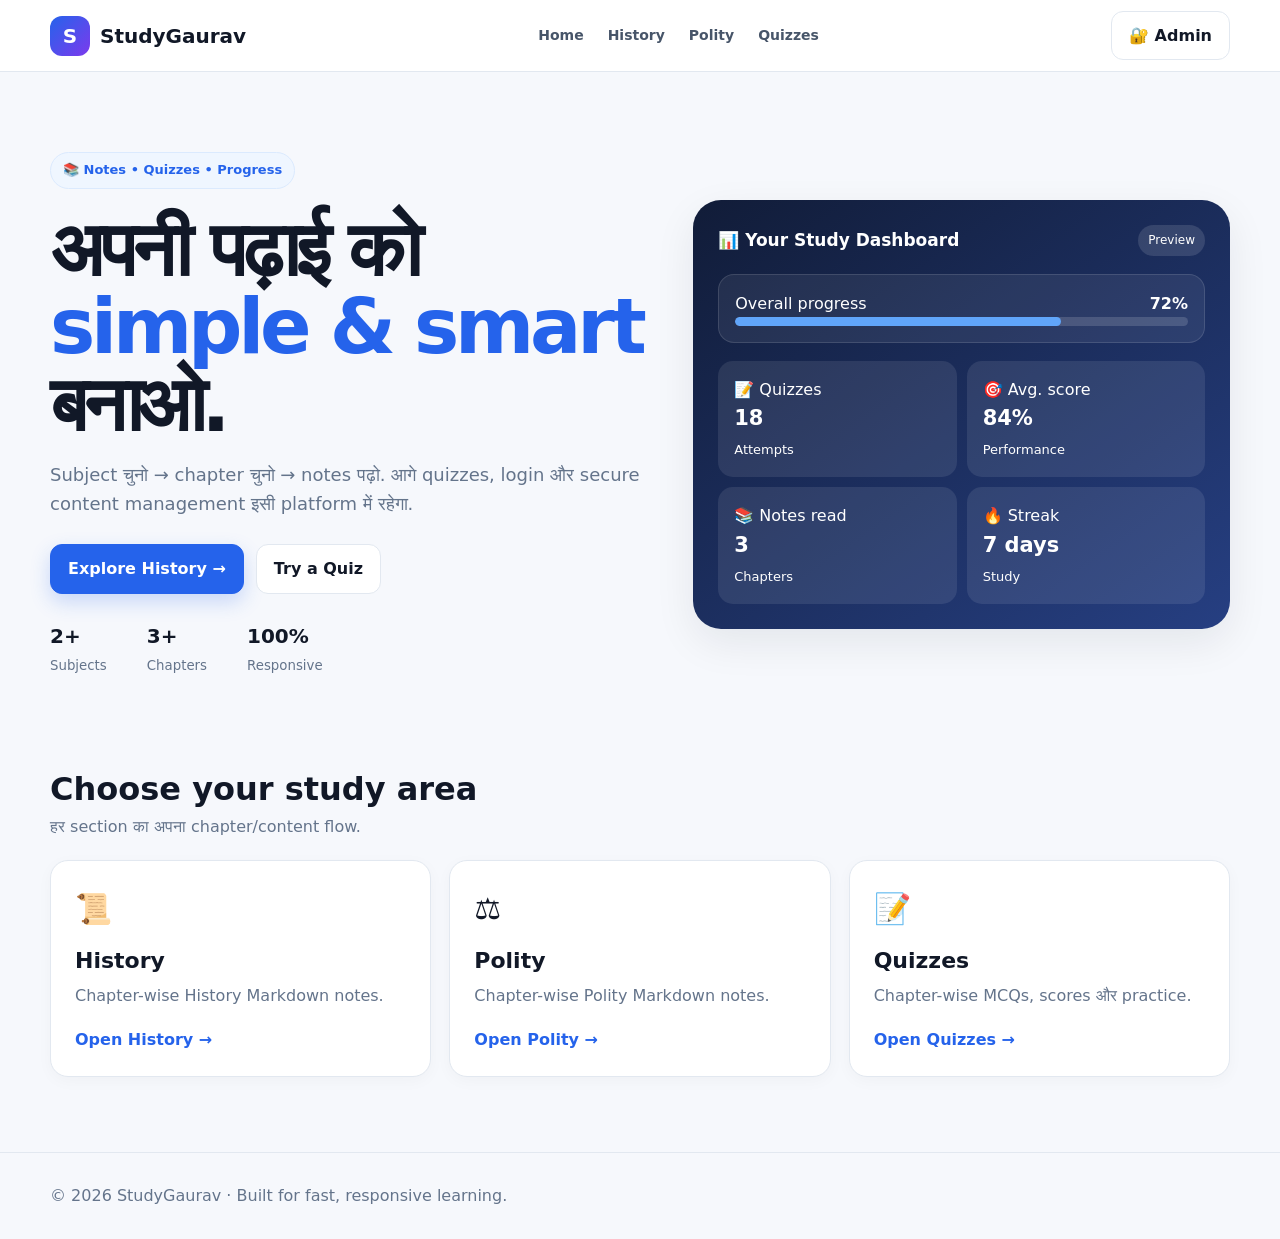
==== commit 83e537de: "Add files via upload" ====
--- a/index.html
+++ b/index.html
@@ -1,29 +1,15 @@
-<!doctype html><html lang="en"><head>
-<meta charset="utf-8"><meta name="viewport" content="width=device-width,initial-scale=1">
-<meta name="theme-color" content="#2563eb"><title>StudyGaurav — Learn Smarter</title>
-<style>
-:root{--bg:#f6f8fc;--text:#111827;--muted:#667085;--line:#e6eaf0}.container{width:min(1180px,calc(100% - 28px));margin:auto}
-*{box-sizing:border-box}body{margin:0;background:var(--bg);color:var(--text);font-family:Inter,system-ui,-apple-system,"Segoe UI",sans-serif}
-a{text-decoration:none;color:inherit}header{position:sticky;top:0;z-index:10;background:rgba(255,255,255,.94);backdrop-filter:blur(12px);border-bottom:1px solid var(--line)}
-.nav{height:68px;display:flex;align-items:center;justify-content:space-between}.brand{font-size:20px;font-weight:850;display:flex;align-items:center;gap:10px}
-.logo{width:38px;height:38px;border-radius:12px;display:grid;place-items:center;background:linear-gradient(135deg,#2563eb,#7c3aed);color:#fff}
-.btn{display:inline-block;padding:11px 16px;border-radius:11px;font-weight:750;border:1px solid var(--line);background:#fff}.primary{background:#2563eb;color:#fff;border-color:#2563eb}
-.hero{padding:75px 0 55px}.eyebrow{display:inline-block;background:#eff6ff;color:#2563eb;border:1px solid #dbeafe;border-radius:99px;padding:7px 12px;font-size:13px;font-weight:800}
-h1{font-size:clamp(40px,6vw,64px);line-height:1.04;letter-spacing:-2.5px;max-width:720px;margin:18px 0}.hero p{font-size:18px;color:var(--muted);max-width:650px;line-height:1.6}
-.section{padding:55px 0}.head h2{font-size:30px;margin-bottom:6px}.head p{color:var(--muted)}.cards{display:grid;grid-template-columns:repeat(2,1fr);gap:18px;margin-top:24px}
-.card{background:#fff;border:1px solid var(--line);border-radius:18px;padding:22px;box-shadow:0 6px 24px rgba(15,23,42,.04)}.icon{font-size:27px}.card h3{margin:10px 0 5px}.card p{color:var(--muted);font-size:14px}.link{color:#2563eb;font-weight:800;font-size:14px}
-.footer{border-top:1px solid var(--line);background:#fff;padding:30px 0;color:var(--muted);font-size:13px}
-@media(max-width:650px){.hero{padding:50px 0 35px}h1{letter-spacing:-1.6px}.hero p{font-size:16px}.cards{grid-template-columns:1fr}}
-</style></head><body>
-<header><div class="container nav"><a class="brand" href="#"><span class="logo">S</span>StudyGaurav</a><a class="btn" href="history.html">Open History</a></div></header>
-<main><section class="hero"><div class="container"><span class="eyebrow">📚 Notes + Quizzes + Progress</span>
-<h1>Learn faster. Practice better. <span style="color:#2563eb">Score higher.</span></h1>
-<p>StudyGaurav is your clean, fast and responsive study space. अभी तुम्हारे available notes से शुरुआत कर रहे हैं — बाकी subjects बाद में add होंगे.</p>
-<a class="btn primary" href="history.html">Explore History →</a></div></section>
-<section class="section"><div class="container"><div class="head"><h2>Available Notes</h2><p>अभी तुम्हारी उपलब्ध History Markdown notes website में जोड़ी गई हैं.</p></div>
-<div class="cards"><article class="card"><div class="icon">📜</div><h3>Gupta Empire & Administration</h3>
-<p>गुप्त साम्राज्य, प्रमुख शासक, विजय, प्रशासन, अर्थव्यवस्था, समाज, धर्म, कला, साहित्य और विज्ञान आदि.</p><a class="link" href="history.html#g-0">Read Notes →</a></article>
-<article class="card"><div class="icon">🏛️</div><h3>Harsha, Palas, Pratiharas & More</h3>
-<p>वर्धन/हर्षवर्धन से आगे पाल, गुर्जर-प्रतिहार, चौहान, चालुक्य, राष्ट्रकूट, पल्लव और चोल topics.</p><a class="link" href="history.html#m-0">Read Notes →</a></article></div></div></section></main>
-<footer class="footer"><div class="container">© 2026 StudyGaurav • Fast • Responsive • Student-first</div></footer>
-</body></html>+<!doctype html>
+<html lang="hi">
+<head>
+<meta charset="utf-8">
+<meta name="viewport" content="width=device-width,initial-scale=1">
+<meta name="description" content="StudyGaurav — notes, quizzes and progress">
+<title>StudyGaurav</title>
+<link rel="stylesheet" href="styles.css">
+</head>
+<body>
+<div id="site"></div>
+<script src="data.js"></script>
+<script src="app.js"></script>
+</body>
+</html>
--- a/styles.css
+++ b/styles.css
@@ -0,0 +1,34 @@
+/* StudyGaurav Complete CMS — no framework, fast and responsive */
+:root{
+ --primary:#2563eb;--secondary:#7c3aed;--bg:#f6f8fc;--surface:#fff;--text:#111827;
+ --muted:#64748b;--border:#e2e8f0;--radius:18px;--shadow:0 14px 40px rgba(15,23,42,.08);
+ --max:1180px;--font:Inter,system-ui,-apple-system,BlinkMacSystemFont,"Segoe UI",sans-serif
+}
+*{box-sizing:border-box}html{scroll-behavior:smooth}body{margin:0;background:var(--bg);color:var(--text);font-family:var(--font);line-height:1.6}
+button,input,textarea,select{font:inherit}button{cursor:pointer}
+a{color:inherit;text-decoration:none}.container{width:min(var(--max),calc(100% - 32px));margin:auto}
+.topbar{background:#0f172a;color:#fff;text-align:center;padding:8px 16px;font-size:13px}
+.nav{height:72px;background:rgba(255,255,255,.94);backdrop-filter:blur(12px);border-bottom:1px solid var(--border);display:flex;align-items:center}
+.nav-inner{display:flex;align-items:center;justify-content:space-between;gap:20px}
+.brand{display:flex;align-items:center;gap:10px;font-weight:800;font-size:20px}.logo{width:40px;height:40px;border-radius:12px;background:linear-gradient(135deg,var(--primary),var(--secondary));color:#fff;display:grid;place-items:center;font-weight:900}
+.nav-links{display:flex;gap:24px;color:#475569;font-weight:600;font-size:14px}.nav-actions{display:flex;gap:10px}
+.btn{border:1px solid var(--border);background:#fff;padding:11px 17px;border-radius:12px;font-weight:750;color:var(--text);display:inline-flex;align-items:center;justify-content:center;gap:7px}
+.btn.primary{background:var(--primary);color:#fff;border-color:var(--primary);box-shadow:0 8px 20px rgba(37,99,235,.22)}
+.btn.ghost{background:transparent}.btn.danger{color:#b91c1c}.btn.small{padding:8px 11px;font-size:13px}
+.hero{padding:80px 0 50px}.hero-grid{display:grid;grid-template-columns:1.05fr .95fr;gap:50px;align-items:center}
+.badge{display:inline-flex;border:1px solid #dbeafe;background:#eff6ff;color:var(--primary);padding:7px 12px;border-radius:999px;font-weight:750;font-size:13px}
+.hero h1{font-size:clamp(42px,6vw,76px);line-height:1.02;letter-spacing:-.055em;margin:22px 0 18px}.hero h1 span{color:var(--primary)}
+.hero p{font-size:18px;color:#64748b;max-width:690px}.hero-actions{display:flex;gap:12px;flex-wrap:wrap;margin:25px 0}
+.stats{display:flex;gap:40px;margin-top:26px}.stat strong{display:block;font-size:20px}.stat small{color:var(--muted)}
+.dashboard-card{background:linear-gradient(145deg,#111c38,#263f82);color:#fff;border-radius:28px;padding:25px;box-shadow:var(--shadow)}.dash-head{display:flex;justify-content:space-between;align-items:center}.dash-head strong{font-size:17px}.preview-pill{background:rgba(255,255,255,.12);padding:6px 10px;border-radius:999px;font-size:12px}.progress-box{margin:18px 0;padding:16px;border:1px solid rgba(255,255,255,.12);background:rgba(255,255,255,.07);border-radius:16px}.progress-track{height:9px;background:rgba(255,255,255,.15);border-radius:99px;overflow:hidden}.progress-track i{display:block;height:100%;width:72%;background:#60a5fa;border-radius:99px}.metric-grid{display:grid;grid-template-columns:1fr 1fr;gap:10px}.metric{padding:16px;background:rgba(255,255,255,.09);border-radius:15px}.metric b{display:block;font-size:21px}.metric span{font-size:13px}
+.section{padding:45px 0}.section-head{display:flex;align-items:end;justify-content:space-between;gap:20px;margin-bottom:20px}.section-head h2{font-size:32px;line-height:1.1;margin:0}.section-head p{color:var(--muted);margin:7px 0 0}.cards{display:grid;grid-template-columns:repeat(3,1fr);gap:18px}.card{background:var(--surface);border:1px solid var(--border);border-radius:var(--radius);padding:24px;box-shadow:0 4px 16px rgba(15,23,42,.03)}.card:hover{transform:translateY(-2px);box-shadow:var(--shadow);transition:.2s}.card-icon{font-size:30px}.card h3{margin:10px 0 5px;font-size:22px}.card p{color:var(--muted);margin:0 0 18px}
+.page{padding:45px 0}.page-title{font-size:clamp(38px,5vw,58px);margin:10px 0}.muted{color:var(--muted)}.chapter-list{display:grid;gap:12px;margin-top:30px}.chapter{background:#fff;border:1px solid var(--border);border-radius:16px;padding:18px 20px;display:flex;align-items:center;justify-content:space-between;gap:15px}.chapter:hover{border-color:#bfdbfe}.chapter small{display:block;color:var(--muted)}
+.note-shell{background:#fff;border:1px solid var(--border);border-radius:24px;padding:clamp(22px,4vw,46px);box-shadow:0 5px 20px rgba(15,23,42,.04)}.markdown{max-width:900px;margin:auto}.markdown h1{font-size:clamp(34px,5vw,52px);line-height:1.1}.markdown h2{font-size:30px;border-bottom:1px solid var(--border);padding-bottom:7px;margin-top:40px}.markdown h3{font-size:23px;margin-top:28px}.markdown p,.markdown li{font-size:17px}.markdown table{width:100%;border-collapse:collapse;margin:20px 0;display:block;overflow:auto}.markdown th,.markdown td{border:1px solid var(--border);padding:10px;text-align:left}.markdown th{background:#f8fafc}.markdown blockquote{margin:20px 0;padding:12px 18px;border-left:4px solid var(--primary);background:#eff6ff}.markdown code{background:#f1f5f9;padding:2px 5px;border-radius:5px}.markdown pre{background:#0f172a;color:#e2e8f0;padding:18px;border-radius:14px;overflow:auto}.markdown img{max-width:100%;border-radius:14px}
+.quiz-question{margin:18px 0}.option{display:block;width:100%;text-align:left;margin:8px 0;padding:13px;border:1px solid var(--border);background:#fff;border-radius:12px}.option.selected{border-color:var(--primary);background:#eff6ff}.result{padding:20px;border-radius:16px;background:#eff6ff;margin-top:20px}
+.footer{border-top:1px solid var(--border);padding:30px 0;color:var(--muted);margin-top:30px}
+
+.admin-layout{min-height:100vh;display:grid;grid-template-columns:245px 1fr}.sidebar{background:#0f172a;color:#cbd5e1;padding:18px;position:sticky;top:0;height:100vh}.admin-brand{color:#fff;font-weight:850;font-size:19px;display:flex;align-items:center;gap:9px;margin:8px 8px 25px}.side-link{display:flex;gap:10px;padding:11px 12px;border-radius:10px;margin:4px 0;color:#cbd5e1;border:0;background:transparent;width:100%;text-align:left}.side-link.active,.side-link:hover{background:#1e293b;color:#fff}.admin-main{min-width:0}.admin-top{height:70px;background:#fff;border-bottom:1px solid var(--border);display:flex;align-items:center;justify-content:space-between;padding:0 25px;position:sticky;top:0;z-index:5}.admin-content{padding:25px;max-width:1450px}.admin-grid{display:grid;grid-template-columns:repeat(4,1fr);gap:15px}.kpi{background:#fff;border:1px solid var(--border);padding:18px;border-radius:16px}.kpi b{font-size:28px;display:block}.panel{background:#fff;border:1px solid var(--border);border-radius:16px;padding:20px;margin-top:18px}.panel h3{margin-top:0}.form-grid{display:grid;grid-template-columns:1fr 1fr;gap:14px}.field{display:grid;gap:6px}.field label{font-weight:700;font-size:13px}.field input,.field textarea,.field select{width:100%;border:1px solid var(--border);border-radius:10px;padding:11px;background:#fff}.field textarea{min-height:180px;resize:vertical}.full{grid-column:1/-1}.toolbar{display:flex;flex-wrap:wrap;gap:9px;margin:12px 0}.split{display:grid;grid-template-columns:1fr 1fr;gap:16px}.preview{background:#fff;border:1px solid var(--border);border-radius:12px;padding:18px;min-height:300px;overflow:auto}.builder{display:grid;grid-template-columns:240px 1fr 290px;gap:15px}.palette,.inspector{background:#fff;border:1px solid var(--border);border-radius:14px;padding:15px}.palette-item{padding:11px;border:1px dashed #cbd5e1;border-radius:10px;margin:8px 0;background:#f8fafc}.canvas{background:#e2e8f0;border-radius:14px;padding:20px;min-height:500px}.builder-block{background:#fff;border:2px solid transparent;border-radius:12px;padding:18px;margin-bottom:10px;position:relative}.builder-block.selected{border-color:var(--primary)}.block-actions{position:absolute;right:8px;top:8px;display:flex;gap:5px}.tiny{padding:4px 7px;border:1px solid var(--border);background:#fff;border-radius:7px}.table-wrap{overflow:auto}.data-table{width:100%;border-collapse:collapse}.data-table th,.data-table td{padding:11px;border-bottom:1px solid var(--border);text-align:left;white-space:nowrap}.login-wrap{min-height:100vh;display:grid;place-items:center;padding:20px}.login-card{width:min(430px,100%);background:#fff;border:1px solid var(--border);border-radius:20px;padding:28px;box-shadow:var(--shadow)}
+.notice{padding:12px 14px;border-radius:10px;background:#fefce8;border:1px solid #fde68a;color:#854d0e;margin-bottom:15px}
+.hidden{display:none!important}
+@media(max-width:950px){.hero-grid{grid-template-columns:1fr}.cards{grid-template-columns:1fr 1fr}.admin-layout{grid-template-columns:1fr}.sidebar{height:auto;position:relative}.admin-grid{grid-template-columns:1fr 1fr}.builder{grid-template-columns:1fr}.palette,.inspector{display:none}.nav-links{display:none}}
+@media(max-width:640px){.container{width:min(100% - 22px,var(--max))}.hero{padding:45px 0 25px}.hero h1{font-size:43px}.hero p{font-size:16px}.stats{gap:20px;flex-wrap:wrap}.cards{grid-template-columns:1fr}.metric-grid{grid-template-columns:1fr 1fr}.chapter{align-items:flex-start}.form-grid,.split{grid-template-columns:1fr}.admin-content{padding:15px}.admin-grid{grid-template-columns:1fr 1fr}.admin-top{padding:0 15px}.nav-actions .btn:first-child{display:none}}
